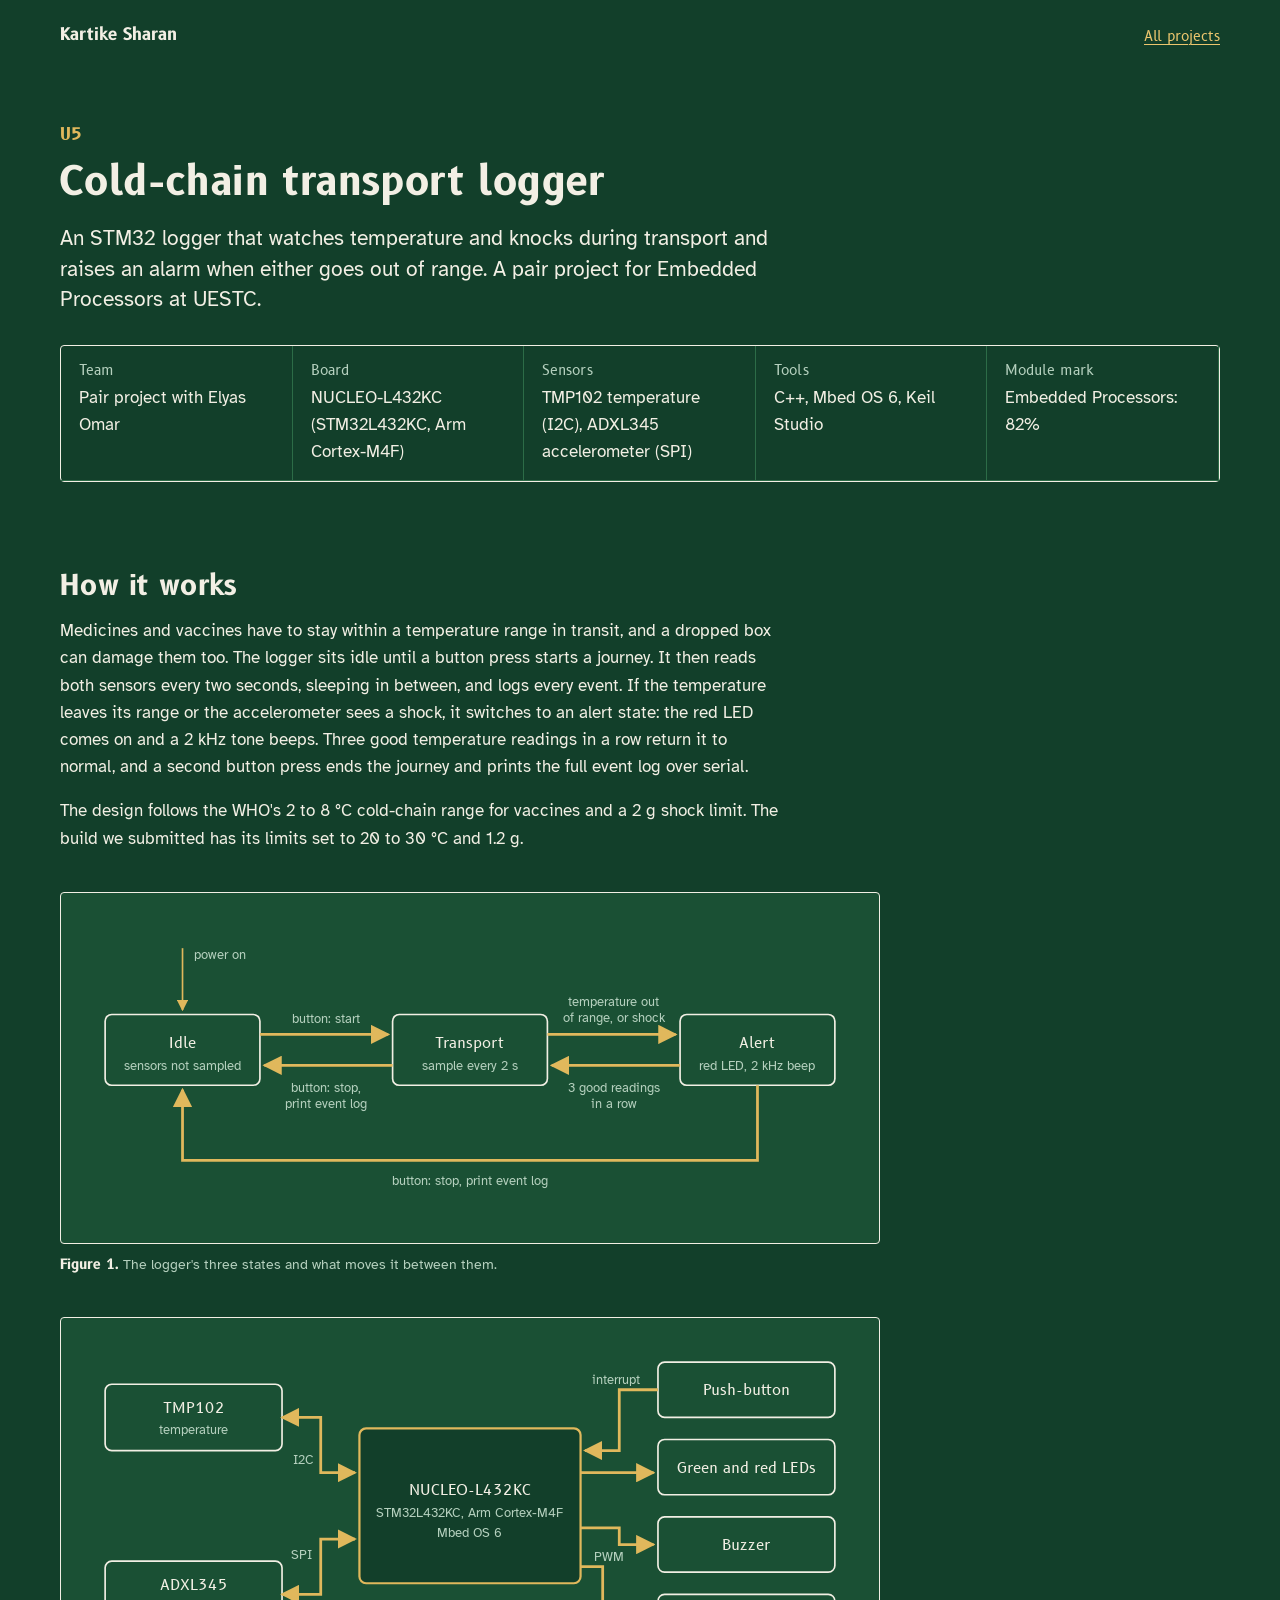
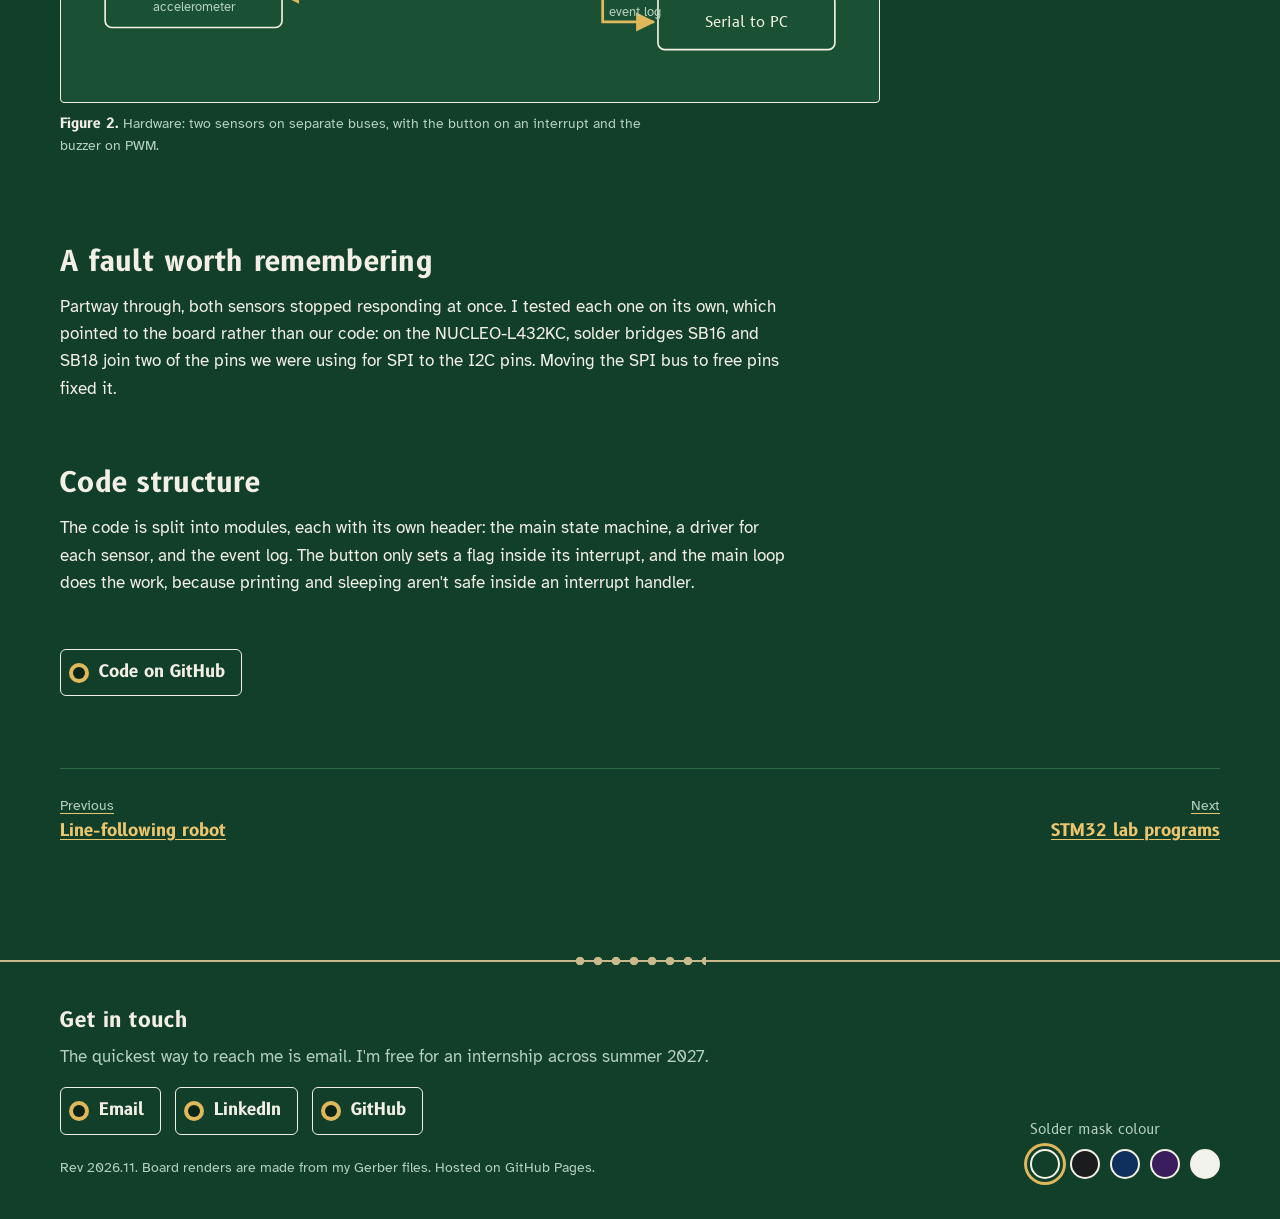
==== projects/cold-chain-logger.html @ c11e2cba "Portfolio site: PCB-themed home page and ten project pages" ====
<!doctype html>
<html lang="en-GB">
<head>
<meta charset="utf-8">
<meta name="viewport" content="width=device-width, initial-scale=1">
<title>Cold-chain transport logger: Kartike Sharan</title>
<meta name="description" content="An STM32 logger that watches temperature and knocks during transport and raises an alarm when either goes out of range. A pair project for Embedded Processors at UESTC.">
<meta name="author" content="Kartike Sharan">
<meta name="theme-color" content="#123f2a">
<link rel="canonical" href="https://kartikesharan.github.io/projects/cold-chain-logger.html">
<meta property="og:type" content="website">
<meta property="og:title" content="Cold-chain transport logger: Kartike Sharan">
<meta property="og:description" content="An STM32 logger that watches temperature and knocks during transport and raises an alarm when either goes out of range. A pair project for Embedded Processors at UESTC.">
<meta property="og:url" content="https://kartikesharan.github.io/projects/cold-chain-logger.html">
<meta property="og:image" content="https://kartikesharan.github.io/assets/img/og.png">
<meta name="twitter:card" content="summary_large_image">
<link rel="icon" href="../favicon.svg" type="image/svg+xml">
<link rel="preload" href="../assets/fonts/b612-latin-700-normal.woff2" as="font" type="font/woff2" crossorigin>
<link rel="preload" href="../assets/fonts/atkinson-hyperlegible-latin-400-normal.woff2" as="font" type="font/woff2" crossorigin>
<link rel="stylesheet" href="../assets/css/site.css">
<script>try{var m=localStorage.getItem('mask');if(m&&m!=='green')document.documentElement.setAttribute('data-mask',m);}catch(e){}</script>
</head>
<body>
<a class="skip" href="#main">Skip to content</a>
<header class="topbar">
  <div class="wrap">
    <a class="home" href="../index.html">Kartike Sharan</a>
    <nav aria-label="Site"><a href="../index.html#projects">All projects</a></nav>
  </div>
</header>
<main id="main" class="wrap">
<div class="doc-head">
  <span class="ref">U5</span>
  <h1>Cold-chain transport logger</h1>
  <p class="summary">An STM32 logger that watches temperature and knocks during transport and raises an alarm when either goes out of range. A pair project for Embedded Processors at UESTC.</p>
  <dl class="facts">
  <div><dt>Team</dt><dd>Pair project with Elyas Omar</dd></div>
  <div><dt>Board</dt><dd>NUCLEO-L432KC (STM32L432KC, Arm Cortex-M4F)</dd></div>
  <div><dt>Sensors</dt><dd>TMP102 temperature (I2C), ADXL345 accelerometer (SPI)</dd></div>
  <div><dt>Tools</dt><dd>C++, Mbed OS 6, Keil Studio</dd></div>
  <div><dt>Module mark</dt><dd>Embedded Processors: 82%</dd></div>
  </dl>
</div>
<article class="doc">

<section>
<h2>How it works</h2>
<div class="prose">
<p>Medicines and vaccines have to stay within a temperature range in transit, and a dropped box can damage them too. The logger sits idle until a button press starts a journey. It then reads both sensors every two seconds, sleeping in between, and logs every event. If the temperature leaves its range or the accelerometer sees a shock, it switches to an alert state: the red LED comes on and a 2 kHz tone beeps. Three good temperature readings in a row return it to normal, and a second button press ends the journey and prints the full event log over serial.</p>
<p>The design follows the WHO's 2 to 8 °C cold-chain range for vaccines and a 2 g shock limit. The build we submitted has its limits set to 20 to 30 °C and 1.2 g.</p>
</div>
<figure class="fig chart">
  <div class="frame"><svg xmlns="http://www.w3.org/2000/svg" viewBox="0 0 700 270" role="img"><title>State diagram of the cold-chain logger: idle, transport and alert</title>
<defs><marker id="ls-arr" viewBox="0 0 10 10" refX="9" refY="5" markerWidth="7" markerHeight="7" orient="auto-start-reverse"><path class="bd-arrow" d="M0,0 L10,5 L0,10 z"/></marker></defs>
<rect class="bd-box" x="20" y="90" width="140" height="64" rx="6"/>
<text class="bd-text" x="90" y="120" text-anchor="middle">Idle</text>
<text class="bd-small" x="90" y="140" text-anchor="middle">sensors not sampled</text>
<rect class="bd-box" x="280" y="90" width="140" height="64" rx="6"/>
<text class="bd-text" x="350" y="120" text-anchor="middle">Transport</text>
<text class="bd-small" x="350" y="140" text-anchor="middle">sample every 2 s</text>
<rect class="bd-box" x="540" y="90" width="140" height="64" rx="6"/>
<text class="bd-text" x="610" y="120" text-anchor="middle">Alert</text>
<text class="bd-small" x="610" y="140" text-anchor="middle">red LED, 2 kHz beep</text>
<path class="bd-line" d="M160,108 H276" marker-end="url(#ls-arr)"/>
<text class="bd-small" x="220" y="98" text-anchor="middle">button: start</text>
<path class="bd-line" d="M280,136 H164" marker-end="url(#ls-arr)"/>
<text class="bd-small" x="220" y="160" text-anchor="middle">button: stop,</text>
<text class="bd-small" x="220" y="175" text-anchor="middle">print event log</text>
<path class="bd-line" d="M420,108 H536" marker-end="url(#ls-arr)"/>
<text class="bd-small" x="480" y="82" text-anchor="middle">temperature out</text>
<text class="bd-small" x="480" y="97" text-anchor="middle">of range, or shock</text>
<path class="bd-line" d="M540,136 H424" marker-end="url(#ls-arr)"/>
<text class="bd-small" x="480" y="160" text-anchor="middle">3 good readings</text>
<text class="bd-small" x="480" y="175" text-anchor="middle">in a row</text>
<path class="bd-line" d="M610,154 V222 H90 V158" marker-end="url(#ls-arr)"/>
<text class="bd-small" x="350" y="244" text-anchor="middle">button: stop, print event log</text>
<path class="bd-line thin" d="M90,30 V86" marker-end="url(#ls-arr)"/>
<text class="bd-small" x="100" y="40">power on</text>
</svg></div>
  <figcaption><b>Figure 1.</b> The logger's three states and what moves it between them.</figcaption>
</figure>
<figure class="fig chart">
  <div class="frame"><svg xmlns="http://www.w3.org/2000/svg" viewBox="0 0 700 300" role="img"><title>Block diagram of the cold-chain logger hardware</title>
<defs><marker id="lb-arr" viewBox="0 0 10 10" refX="9" refY="5" markerWidth="7" markerHeight="7" orient="auto-start-reverse"><path class="bd-arrow" d="M0,0 L10,5 L0,10 z"/></marker></defs>
<rect class="bd-chip" x="250" y="80" width="200" height="140" rx="6"/>
<text class="bd-text" x="350" y="140" text-anchor="middle">NUCLEO-L432KC</text>
<text class="bd-small" x="350" y="160" text-anchor="middle">STM32L432KC, Arm Cortex-M4F</text>
<text class="bd-small" x="350" y="178" text-anchor="middle">Mbed OS 6</text>
<rect class="bd-box" x="20" y="40" width="160" height="60" rx="6"/>
<text class="bd-text" x="100" y="66" text-anchor="middle">TMP102</text>
<text class="bd-small" x="100" y="85" text-anchor="middle">temperature</text>
<rect class="bd-box" x="20" y="200" width="160" height="60" rx="6"/>
<text class="bd-text" x="100" y="226" text-anchor="middle">ADXL345</text>
<text class="bd-small" x="100" y="245" text-anchor="middle">accelerometer</text>
<path class="bd-line" d="M180,70 H215 V120 H246" marker-start="url(#lb-arr)" marker-end="url(#lb-arr)"/>
<text class="bd-small" x="190" y="112">I2C</text>
<path class="bd-line" d="M180,230 H215 V180 H246" marker-start="url(#lb-arr)" marker-end="url(#lb-arr)"/>
<text class="bd-small" x="188" y="198">SPI</text>
<rect class="bd-box" x="520" y="20" width="160" height="50" rx="6"/>
<text class="bd-text" x="600" y="50" text-anchor="middle">Push-button</text>
<rect class="bd-box" x="520" y="90" width="160" height="50" rx="6"/>
<text class="bd-text" x="600" y="120" text-anchor="middle">Green and red LEDs</text>
<rect class="bd-box" x="520" y="160" width="160" height="50" rx="6"/>
<text class="bd-text" x="600" y="190" text-anchor="middle">Buzzer</text>
<rect class="bd-box" x="520" y="230" width="160" height="50" rx="6"/>
<text class="bd-text" x="600" y="260" text-anchor="middle">Serial to PC</text>
<path class="bd-line" d="M520,45 H485 V100 H454" marker-end="url(#lb-arr)"/>
<text class="bd-small" x="460" y="40">interrupt</text>
<path class="bd-line" d="M450,120 H516" marker-end="url(#lb-arr)"/>
<path class="bd-line" d="M450,170 H485 V185 H516" marker-end="url(#lb-arr)"/>
<text class="bd-small" x="462" y="200">PWM</text>
<path class="bd-line" d="M450,205 H470 V255 H516" marker-end="url(#lb-arr)"/>
<text class="bd-small" x="476" y="250">event log</text>
</svg></div>
  <figcaption><b>Figure 2.</b> Hardware: two sensors on separate buses, with the button on an interrupt and the buzzer on PWM.</figcaption>
</figure>
</section>

<section>
<h2>A fault worth remembering</h2>
<div class="prose">
<p>Partway through, both sensors stopped responding at once. I tested each one on its own, which pointed to the board rather than our code: on the NUCLEO-L432KC, solder bridges SB16 and SB18 join two of the pins we were using for SPI to the I2C pins. Moving the SPI bus to free pins fixed it.</p>
</div>
</section>

<section>
<h2>Code structure</h2>
<div class="prose">
<p>The code is split into modules, each with its own header: the main state machine, a driver for each sensor, and the event log. The button only sets a flag inside its interrupt, and the main loop does the work, because printing and sleeping aren't safe inside an interrupt handler.</p>
</div>
</section>

<div class="links">
  <a class="pad-link" href="https://github.com/KartikeSharan/engineering-projects/tree/main/stm32-embedded/cold-chain-logger">Code on GitHub</a>
</div>
</article>
<nav class="pager" aria-label="More projects"><a href="line-following-robot.html" rel="prev"><span>Previous</span>Line-following robot</a><a href="stm32-labs.html" rel="next" style="text-align:right"><span>Next</span>STM32 lab programs</a></nav>
</main>
<footer class="foot">
  <div class="wrap">
    <div>
      <h2>Get in touch</h2>
      <p class="muted">The quickest way to reach me is email. I'm free for an internship across summer 2027.</p>
      <div class="connector">
  
  <a class="pad-link" href="mailto:&#75;&#97;&#114;&#116;&#105;&#107;&#101;&#83;&#104;&#97;&#114;&#97;&#110;&#48;&#55;&#64;&#103;&#109;&#97;&#105;&#108;&#46;&#99;&#111;&#109;">Email</a>
  <a class="pad-link" href="https://www.linkedin.com/in/kartike-sharan/" rel="me">LinkedIn</a>
  <a class="pad-link" href="https://github.com/KartikeSharan" rel="me">GitHub</a>
</div>
      <small>Rev 2026.11. Board renders are made from my Gerber files. Hosted on GitHub Pages.</small>
    </div>
    <fieldset class="mask-picker">
      <legend>Solder mask colour</legend>
      <div class="swatches">
      <button type="button" data-mask="green" style="--sw:#123f2a" aria-pressed="true"><span class="label">Green</span></button>
      <button type="button" data-mask="black" style="--sw:#1b1c1e" aria-pressed="false"><span class="label">Matte black</span></button>
      <button type="button" data-mask="blue" style="--sw:#0f2f5c" aria-pressed="false"><span class="label">Blue</span></button>
      <button type="button" data-mask="purple" style="--sw:#3a1d5c" aria-pressed="false"><span class="label">Purple</span></button>
      <button type="button" data-mask="white" style="--sw:#f3f3ee" aria-pressed="false"><span class="label">White</span></button>
      </div>
    </fieldset>
  </div>
</footer>
<script src="../assets/js/site.js" defer></script>
</body>
</html>
---- assets/css/site.css ----
/* Kartike Sharan: portfolio
   The page is styled as a printed circuit board: solder mask for the
   background, copper pour under the mask for panels, gold pads and
   white silkscreen. The solder mask colour can be changed in the footer. */

@font-face { font-family: "B612"; src: url("../fonts/b612-latin-400-normal.woff2") format("woff2"); font-weight: 400; font-display: swap; }
@font-face { font-family: "B612"; src: url("../fonts/b612-latin-700-normal.woff2") format("woff2"); font-weight: 700; font-display: swap; }
@font-face { font-family: "B612 Mono"; src: url("../fonts/b612-mono-latin-400-normal.woff2") format("woff2"); font-weight: 400; font-display: swap; }
@font-face { font-family: "B612 Mono"; src: url("../fonts/b612-mono-latin-700-normal.woff2") format("woff2"); font-weight: 700; font-display: swap; }
@font-face { font-family: "Atkinson Hyperlegible"; src: url("../fonts/atkinson-hyperlegible-latin-400-normal.woff2") format("woff2"); font-weight: 400; font-display: swap; }
@font-face { font-family: "Atkinson Hyperlegible"; src: url("../fonts/atkinson-hyperlegible-latin-700-normal.woff2") format("woff2"); font-weight: 700; font-display: swap; }
@font-face { font-family: "Atkinson Hyperlegible"; src: url("../fonts/atkinson-hyperlegible-latin-400-italic.woff2") format("woff2"); font-weight: 400; font-style: italic; font-display: swap; }

/* ---------- Tokens: green solder mask (default) ---------- */
:root {
  --mask: #123f2a;      /* solder mask over bare laminate */
  --pour: #1a5034;      /* solder mask over a copper pour: slightly lighter */
  --trace: #2c6c47;     /* copper traces seen through the mask */
  --trace-hi: #a6dcb6;  /* second data series, highlighted traces */
  --pad: #e0b85c;       /* exposed ENIG pads */
  --link: #ecc66e;      /* link text */
  --silk: #f2efe4;      /* silkscreen ink: headings and body text */
  --muted: #b5d0be;     /* secondary text */
  --edge: #c9ba8d;      /* FR4 board edge */
  --hole: #0a2417;      /* drilled holes */
  --grid: rgba(242, 239, 228, 0.14);
  --led: #ff5b4b;
  --accent-text: var(--pad);  /* gold used for text; darker on a white mask */

  --font-silk: "B612", "Segoe UI", system-ui, sans-serif;
  --font-mono: "B612 Mono", ui-monospace, "SFMono-Regular", Menlo, monospace;
  --font-body: "Atkinson Hyperlegible", "Segoe UI", system-ui, sans-serif;

  --step--1: 0.875rem;
  --step-0: 1.0625rem;
  --step-1: 1.3125rem;
  --step-2: 1.75rem;
  --step-3: 2.5rem;
  --measure: 66ch;
  --page: 1160px;
  --gutter: clamp(16px, 4vw, 40px);
  color-scheme: dark;
}

/* Other solder mask colours a fab would offer */
:root[data-mask="black"] {
  --mask: #1b1c1e; --pour: #26282b; --trace: #3a3d42; --trace-hi: #cfd2d8;
  --pad: #e2bb60; --link: #ecc870; --silk: #f2f2ee; --muted: #babec5;
  --hole: #0b0b0c; --grid: rgba(242, 242, 238, 0.13);
}
:root[data-mask="blue"] {
  --mask: #0f2f5c; --pour: #163c70; --trace: #25518b; --trace-hi: #bcd1f1;
  --pad: #e4bd62; --link: #f0ca71; --silk: #f4f4ef; --muted: #bfcde7;
  --hole: #081a33; --grid: rgba(244, 244, 239, 0.14);
}
:root[data-mask="purple"] {
  --mask: #3a1d5c; --pour: #47276d; --trace: #5c3986; --trace-hi: #ddcbf3;
  --pad: #e6c065; --link: #f2cd74; --silk: #f7f3fb; --muted: #d6c8ea;
  --hole: #200e35; --grid: rgba(247, 243, 251, 0.14);
}
:root[data-mask="white"] {
  --mask: #f3f3ee; --pour: #e6e6de; --trace: #d2d2c8; --trace-hi: #55554d;
  --pad: #c9a24a; --link: #7a580c; --silk: #1a1a1a; --muted: #4b4b46;
  --edge: #bfae7c; --hole: #2b2b2b; --grid: rgba(26, 26, 26, 0.12);
  --accent-text: #7a580c;
  color-scheme: light;
}

/* ---------- Base ---------- */
*, *::before, *::after { box-sizing: border-box; }
html { -webkit-text-size-adjust: 100%; text-size-adjust: 100%; }
body {
  margin: 0;
  background: var(--mask);
  color: var(--silk);
  font-family: var(--font-body);
  font-size: var(--step-0);
  line-height: 1.6;
  transition: background-color 0.25s ease, color 0.25s ease;
}
img, svg { max-width: 100%; }
img { height: auto; display: block; }
a { color: var(--link); text-underline-offset: 0.18em; text-decoration-thickness: 1px; }
a:hover { text-decoration-thickness: 2px; }
:focus-visible { outline: 3px solid var(--pad); outline-offset: 3px; border-radius: 2px; }
::selection { background: var(--pad); color: var(--hole); }

h1, h2, h3 { font-family: var(--font-silk); font-weight: 700; line-height: 1.2; margin: 0; letter-spacing: 0.01em; }
h2 { font-size: var(--step-2); }
h3 { font-size: var(--step-1); }
p { margin: 0 0 1em; }
ul { margin: 0 0 1em; padding-left: 1.2em; }
li { margin-bottom: 0.4em; }
li::marker { color: var(--accent-text); }
strong { font-weight: 700; }

.skip {
  position: absolute; left: 8px; top: -60px; z-index: 10;
  background: var(--pad); color: var(--hole); padding: 8px 14px; font-weight: 700;
}
.skip:focus { top: 8px; }

.wrap { width: min(var(--page), 100% - 2 * var(--gutter)); margin-inline: auto; }
.prose { max-width: var(--measure); }
.muted { color: var(--muted); }
.ref { font-family: var(--font-mono); font-weight: 700; color: var(--silk); }

/* ---------- The board (home page) ---------- */
.board {
  position: relative;
  margin: clamp(16px, 3vw, 36px) auto 0;
  width: min(var(--page) + 80px, 100% - 16px);
  padding: clamp(28px, 5vw, 64px) clamp(20px, 4vw, 56px) clamp(36px, 5vw, 64px);
  border: 2px solid var(--edge);
  border-radius: 22px;
}
/* mounting holes in the four corners */
.hole {
  position: absolute; width: 26px; height: 26px; border-radius: 50%;
  background: var(--hole);
  box-shadow: 0 0 0 5px var(--pad);
}
.hole.tl { top: 18px; left: 18px; }
.hole.tr { top: 18px; right: 18px; }
.hole.bl { bottom: 18px; left: 18px; }
.hole.br { bottom: 18px; right: 18px; }

/* fiducial marks for pick-and-place cameras */
.fid {
  position: absolute; width: 10px; height: 10px; border-radius: 50%;
  background: var(--pad); box-shadow: 0 0 0 7px var(--mask), 0 0 0 8px var(--trace);
}
.fid.a { top: 46%; right: 20px; }
.fid.b { bottom: 20px; left: 50%; }

.titleblock { position: relative; z-index: 2; display: grid; gap: 22px; grid-template-columns: 1fr auto; align-items: start; }
.titleblock h1 {
  font-size: clamp(2.6rem, 7.2vw, 5.4rem);
  line-height: 1;
  letter-spacing: -0.01em;
  margin: 10px 0 18px;
}
.intro { font-size: clamp(1.0625rem, 1.6vw, 1.25rem); max-width: 40em; margin: 0 0 10px; }
.intro + .intro { color: var(--muted); }

.status { display: grid; justify-items: end; gap: 12px; text-align: right; font-family: var(--font-silk); color: var(--silk); font-size: var(--step--1); }
.led { display: inline-flex; align-items: center; gap: 10px; }
.led i {
  width: 14px; height: 9px; border-radius: 2px; display: inline-block;
  background: color-mix(in srgb, var(--led) 30%, var(--mask));
  box-shadow: 0 0 0 2px var(--trace);
  transition: background-color 0.3s ease, box-shadow 0.3s ease;
}
.led.on i { background: var(--led); box-shadow: 0 0 0 2px var(--trace), 0 0 14px 3px color-mix(in srgb, var(--led) 70%, transparent); }

/* J1: the contact connector, one pad per link */
.connector { position: relative; z-index: 2; display: flex; flex-wrap: wrap; align-items: center; gap: 14px; margin-top: 26px; }
.connector .ref { margin-right: 4px; }
.pad-link {
  display: inline-flex; align-items: center; gap: 10px;
  padding: 9px 16px 9px 12px;
  border: 1.5px solid var(--silk);
  border-radius: 6px;
  color: var(--silk); text-decoration: none; font-family: var(--font-silk); font-weight: 700;
  background: var(--mask);
}
.pad-link::before {
  content: ""; width: 12px; height: 12px; border-radius: 50%;
  background: var(--hole); box-shadow: 0 0 0 4px var(--pad);
  margin-right: 4px;
}
.pad-link:hover { border-color: var(--accent-text); color: var(--accent-text); }

/* Traces: drawn by site.js between the title block and each component */
.traces { position: absolute; inset: 0; width: 100%; height: 100%; z-index: 1; pointer-events: none; overflow: visible; }
.traces path { fill: none; stroke: var(--trace); stroke-width: 4; stroke-linecap: round; stroke-linejoin: round; transition: stroke 0.2s ease; }
.traces circle.via { fill: var(--hole); stroke: var(--pad); stroke-width: 3; }
.traces path.hot { stroke: var(--pad); }
.traces.drawing path { stroke-dasharray: var(--len); stroke-dashoffset: var(--len); animation: draw 0.9s ease-out forwards; animation-delay: var(--delay, 0s); }
.traces.drawing circle.via { opacity: 0; animation: appear 0.2s ease-out forwards; animation-delay: var(--delay, 0s); }
@keyframes draw { to { stroke-dashoffset: 0; } }
@keyframes appear { to { opacity: 1; } }

/* Components: the featured projects, drawn as footprints */
.parts { position: relative; z-index: 2; display: grid; gap: clamp(40px, 5vw, 64px) clamp(28px, 4vw, 56px); grid-template-columns: repeat(6, 1fr); margin-top: clamp(56px, 7vw, 90px); }
.part { grid-column: span 2; }
.part.big { grid-column: span 3; }

.fp {
  position: relative; display: block; height: 100%;
  padding: 0 0 18px;
  color: var(--silk); text-decoration: none;
  border: 1.5px solid var(--silk);
  border-radius: 4px;
  background: var(--pour);
}
/* pads along both sides of the outline */
.fp::before, .fp::after {
  content: ""; position: absolute; top: 22px; bottom: 22px; width: 10px;
  background: repeating-linear-gradient(to bottom, var(--pad) 0 7px, transparent 7px 17px);
}
.fp::before { left: -16px; }
.fp::after { right: -16px; }
.fp .desig {
  position: absolute; top: -1.6em; left: 0;
  font-family: var(--font-mono); font-weight: 700; font-size: var(--step--1); color: var(--silk);
}
.fp .pin1 { position: absolute; z-index: 1; top: 10px; left: 10px; width: 8px; height: 8px; border-radius: 50%; background: var(--silk); box-shadow: 0 0 0 2px var(--mask); }
.fp figure { position: relative; margin: 0; aspect-ratio: 16 / 10; display: grid; place-items: center; overflow: hidden; border-bottom: 1.5px solid var(--silk); background: var(--mask); }
.fp figure > img { position: absolute; inset: 0; width: 100%; height: 100%; object-fit: cover; }
.fp figure > svg { width: 100%; height: 100%; padding: 14px; }
.fp .body { padding: 16px 20px 0; }
.fp h3 { margin-bottom: 8px; }
.fp p { margin: 0 0 10px; }
.fp .tools { font-size: var(--step--1); color: var(--muted); margin: 0; }
.fp .state { display: inline-block; margin-top: 10px; font-size: var(--step--1); font-family: var(--font-silk); color: var(--accent-text); }
.fp:hover, .fp:focus-visible { border-color: var(--accent-text); }
.fp:hover h3, .fp:focus-visible h3 { color: var(--accent-text); }

/* ---------- Sections below the board ---------- */
.section { padding-block: clamp(56px, 8vw, 104px) 0; }
.section > .wrap > h2 { margin-bottom: 10px; }
.section .lede { color: var(--muted); max-width: var(--measure); margin-bottom: 34px; }

/* More projects: listed like passives in a BOM, one row each */
.rows { list-style: none; margin: 0; padding: 0; border-top: 1.5px solid var(--trace); }
.rows li { margin: 0; border-bottom: 1.5px solid var(--trace); }
.row { display: grid; grid-template-columns: 4.5rem minmax(0, 15rem) minmax(0, 1fr) auto; gap: 8px 24px; align-items: baseline; padding: 18px 4px; }
.row .ref { color: var(--muted); }
.row h3 { font-size: var(--step-0); }
.row h3 a { color: var(--silk); text-decoration: none; }
.row h3 a:hover { color: var(--accent-text); text-decoration: underline; }
.row p { margin: 0; }
.row .go { white-space: nowrap; font-size: var(--step--1); }

/* Experience: a single trace with a via at each role, newest first */
.timeline { list-style: none; margin: 0; padding: 0 0 0 34px; position: relative; max-width: 54rem; }
.timeline::before { content: ""; position: absolute; left: 9px; top: 8px; bottom: 8px; width: 4px; background: var(--trace); border-radius: 2px; }
.timeline > li { position: relative; margin: 0 0 40px; }
.timeline > li::before {
  content: ""; position: absolute; left: -33px; top: 6px; width: 16px; height: 16px; border-radius: 50%;
  background: var(--hole); box-shadow: 0 0 0 4px var(--pad);
}
.role-head { display: flex; flex-wrap: wrap; justify-content: space-between; gap: 2px 18px; align-items: baseline; }
.role-head .when { font-family: var(--font-silk); font-size: var(--step--1); color: var(--muted); }
.timeline .org { margin: 2px 0 10px; color: var(--muted); }
.timeline ul { margin-top: 8px; }

/* Skills, laid out as a bill of materials */
.bom { width: 100%; border-collapse: collapse; font-size: var(--step-0); }
.bom caption { text-align: left; color: var(--muted); padding-bottom: 14px; }
.bom th, .bom td { text-align: left; vertical-align: top; padding: 12px 16px 12px 0; border-bottom: 1.5px solid var(--trace); }
.bom thead th { font-family: var(--font-silk); font-size: var(--step--1); color: var(--muted); font-weight: 400; border-bottom-color: var(--silk); }
.bom td:first-child { font-family: var(--font-mono); color: var(--muted); width: 3.5rem; }
.bom td:nth-child(2) { font-weight: 700; width: 34%; }

.edu { display: grid; grid-template-columns: repeat(auto-fit, minmax(300px, 1fr)); gap: 32px 48px; max-width: 64rem; }
.edu h3 { margin-bottom: 4px; }
.edu p { margin: 0 0 6px; }

/* ---------- Footer: the board's bottom edge, with break-away tabs ---------- */
.foot { margin-top: clamp(72px, 9vw, 120px); padding: 46px 0 40px; position: relative; border-top: 2px solid var(--edge); }
.foot::before {
  content: ""; position: absolute; top: -7px; left: 50%; transform: translateX(-50%);
  width: 132px; height: 12px;
  background: radial-gradient(circle at 6px 6px, var(--edge) 0 4px, transparent 4.5px) 0 0 / 18px 12px repeat-x;
}
.foot .wrap { display: grid; gap: 28px; grid-template-columns: 1fr auto; align-items: end; }
.foot h2 { font-size: var(--step-1); margin-bottom: 10px; }
.foot .connector { margin-top: 6px; }
.foot small { display: block; margin-top: 22px; color: var(--muted); font-size: var(--step--1); }

.mask-picker { border: 0; margin: 0; padding: 0; }
.mask-picker legend { font-family: var(--font-silk); font-size: var(--step--1); color: var(--muted); margin-bottom: 8px; padding: 0; }
.mask-picker .swatches { display: flex; gap: 10px; }
.mask-picker button {
  width: 30px; height: 30px; border-radius: 50%; cursor: pointer; padding: 0;
  border: 2px solid var(--silk); background: var(--sw);
}
.mask-picker button[aria-pressed="true"] { box-shadow: 0 0 0 3px var(--mask), 0 0 0 6px var(--pad); }
.mask-picker .label { position: absolute; width: 1px; height: 1px; overflow: hidden; clip: rect(0 0 0 0); white-space: nowrap; }

/* ---------- Project pages ---------- */
.topbar { padding-top: 22px; }
.topbar .wrap { display: flex; justify-content: space-between; align-items: center; gap: 16px; flex-wrap: wrap; }
.topbar .home { font-family: var(--font-silk); font-weight: 700; color: var(--silk); text-decoration: none; font-size: var(--step-0); }
.topbar .home:hover { color: var(--accent-text); }
.topbar nav a { font-family: var(--font-silk); font-size: var(--step--1); }

.doc-head { padding-top: clamp(40px, 6vw, 72px); }
.doc-head .ref { display: inline-block; font-size: var(--step-0); color: var(--accent-text); margin-bottom: 10px; }
.doc-head h1 { font-size: clamp(2.1rem, 5vw, var(--step-3)); margin-bottom: 16px; }
.doc-head .summary { font-size: var(--step-1); line-height: 1.45; max-width: 36em; margin-bottom: 30px; }

/* Key facts, like a datasheet's ordering table */
.facts { display: grid; grid-template-columns: repeat(auto-fit, minmax(220px, 1fr)); gap: 0; border: 1.5px solid var(--silk); border-radius: 4px; margin: 0 0 40px; }
.facts div { padding: 14px 18px; border-right: 1.5px solid var(--trace); border-bottom: 1.5px solid var(--trace); }
.facts dt { font-family: var(--font-silk); font-size: var(--step--1); color: var(--muted); }
.facts dd { margin: 2px 0 0; }

.doc { display: grid; gap: 0 56px; grid-template-columns: minmax(0, 1fr); }
.doc section { margin-top: 48px; }
.doc h2 { font-size: var(--step-2); margin-bottom: 14px; }
.doc h3 { margin: 26px 0 10px; }

.fig { margin: 40px 0; }
.fig .frame { border: 1.5px solid var(--silk); border-radius: 4px; background: var(--pour); padding: clamp(10px, 2vw, 22px); }
.fig .frame.paper { background: #fbfbf8; }
.fig .frame img, .fig .frame svg { margin-inline: auto; }
.fig .frame.scroll { overflow-x: auto; }
.fig .frame.scroll svg { min-width: 760px; }
.fig figcaption { margin-top: 10px; color: var(--muted); font-size: var(--step--1); max-width: var(--measure); }
.fig figcaption b { color: var(--silk); font-family: var(--font-silk); font-weight: 700; }
.fig.narrow .frame { max-width: 640px; }
.fig.chart .frame { max-width: 820px; }
.fig-pair { display: grid; grid-template-columns: repeat(auto-fit, minmax(280px, 1fr)); gap: 24px; }
.fig-pair .fig { margin: 0; }

.note { border-left: 4px solid var(--pad); padding: 4px 0 4px 18px; margin: 28px 0; max-width: var(--measure); }
.note p:last-child { margin-bottom: 0; }

.table-wrap { overflow-x: auto; margin: 20px 0 28px; }
.data { border-collapse: collapse; min-width: 520px; }
.data th, .data td { text-align: left; padding: 10px 18px 10px 0; border-bottom: 1.5px solid var(--trace); vertical-align: top; }
.data thead th { font-family: var(--font-silk); font-size: var(--step--1); color: var(--muted); font-weight: 400; border-bottom-color: var(--silk); }
.data td.yes { color: var(--accent-text); font-weight: 700; }

.links { display: flex; flex-wrap: wrap; gap: 14px; margin: 36px 0 0; }

.pager { display: flex; justify-content: space-between; gap: 18px; flex-wrap: wrap; margin-top: 72px; padding-top: 26px; border-top: 1.5px solid var(--trace); }
.pager a { font-family: var(--font-silk); font-weight: 700; }
.pager span { display: block; font-family: var(--font-body); font-weight: 400; color: var(--muted); font-size: var(--step--1); }

/* Copper layer viewer (flight controller page) */
.layers { display: grid; grid-template-columns: minmax(0, 1fr) 15rem; gap: 24px; align-items: start; }
.stack { position: relative; aspect-ratio: 1200 / 1339; background: var(--mask); border: 2px solid var(--edge); border-radius: 6px; overflow: hidden; }
.stack .layer {
  position: absolute; inset: 0;
  -webkit-mask: var(--src) center / contain no-repeat; mask: var(--src) center / contain no-repeat;
  background: var(--pad); opacity: 0.07; transition: opacity 0.2s ease;
}
.stack .layer.silk { background: var(--silk); }
.stack .layer.on { opacity: 1; }
.stack .layer.dim { opacity: 0.18; }
.layer-btns { display: grid; gap: 8px; }
.layer-btns button {
  display: grid; grid-template-columns: 2.4rem 1fr; gap: 10px; align-items: baseline; text-align: left;
  padding: 10px 12px; border-radius: 4px; cursor: pointer;
  border: 1.5px solid var(--trace); background: var(--pour); color: var(--silk);
  font: inherit; font-size: var(--step--1);
}
.layer-btns button .ref { color: var(--muted); }
.layer-btns button[aria-pressed="true"] { border-color: var(--accent-text); }
.layer-btns button[aria-pressed="true"] .ref { color: var(--accent-text); }
.layer-btns p { margin: 6px 0 0; font-size: var(--step--1); color: var(--muted); }

/* Block and state diagrams drawn in SVG */
.bd-box { fill: var(--pour); stroke: var(--silk); stroke-width: 1.5; }
.bd-chip { fill: var(--mask); stroke: var(--pad); stroke-width: 2; }
.bd-line { fill: none; stroke: var(--pad); stroke-width: 2.5; }
.bd-line.thin { stroke-width: 1.5; }
.bd-text { fill: var(--silk); font-family: var(--font-silk); font-size: 14px; }
.bd-small { fill: var(--muted); font-family: var(--font-body); font-size: 12px; }
.bd-arrow { fill: var(--pad); }

/* Timing diagram */
.wave { font-family: var(--font-mono); }
.wave .wv-grid { stroke: var(--grid); stroke-width: 1; }
.wave .wv-clk { fill: none; stroke: var(--trace-hi); stroke-width: 1.2; }
.wave .wv-bus { fill: color-mix(in srgb, var(--pad) 12%, transparent); stroke: var(--pad); stroke-width: 1.2; }
.wave .wv-name { fill: var(--silk); font-size: 12px; font-weight: 700; }
.wave .wv-val { fill: var(--silk); font-size: 9.5px; }
.wave .wv-axis { fill: var(--muted); font-size: 10px; }

/* ---------- Motion preferences ---------- */
@media (prefers-reduced-motion: reduce) {
  *, *::before, *::after { transition: none !important; animation: none !important; }
  .traces.drawing path { stroke-dasharray: none; stroke-dashoffset: 0; }
  .traces.drawing circle.via { opacity: 1; }
}

/* ---------- Narrower screens ---------- */
@media (max-width: 960px) {
  .parts { grid-template-columns: repeat(2, 1fr); }
  .part, .part.big { grid-column: span 1; }
  .part.big:first-child { grid-column: span 2; }
  .layers { grid-template-columns: 1fr; }
  .layer-btns { grid-template-columns: repeat(auto-fill, minmax(150px, 1fr)); }
}
@media (max-width: 720px) {
  .titleblock { grid-template-columns: 1fr; gap: 6px; }
  .status { order: -1; justify-items: start; text-align: left; grid-auto-flow: column; justify-content: start; gap: 18px; margin-top: 18px; }
  .parts { grid-template-columns: 1fr; padding-left: 26px; }
  .part.big:first-child { grid-column: span 1; }
  .fp::before { left: -14px; }
  .fp::after { display: none; }
  .row { grid-template-columns: 3.4rem 1fr; }
  .row p, .row .go { grid-column: 2; }
  .foot .wrap { grid-template-columns: 1fr; }
  .hole { width: 18px; height: 18px; box-shadow: 0 0 0 4px var(--pad); }
  .hole.tl, .hole.tr { top: 12px; }
  .hole.bl, .hole.br { bottom: 12px; }
  .hole.tl, .hole.bl { left: 12px; }
  .hole.tr, .hole.br { right: 12px; }
  .fid { display: none; }
  .bom td:nth-child(2) { width: auto; }
}
@media (max-width: 480px) {
  .bom thead { display: none; }
  .bom tr { display: grid; grid-template-columns: 2.6rem 1fr; padding: 10px 0; border-bottom: 1.5px solid var(--trace); }
  .bom td { border: 0; padding: 2px 8px 2px 0; }
  .bom td:last-child { grid-column: 2; color: var(--muted); }
}
@media print {
  :root { --mask: #fff; --pour: #fff; --silk: #000; --muted: #333; --link: #000; --trace: #bbb; --pad: #000; }
  .traces, .hole, .fid, .mask-picker, .skip { display: none; }
}
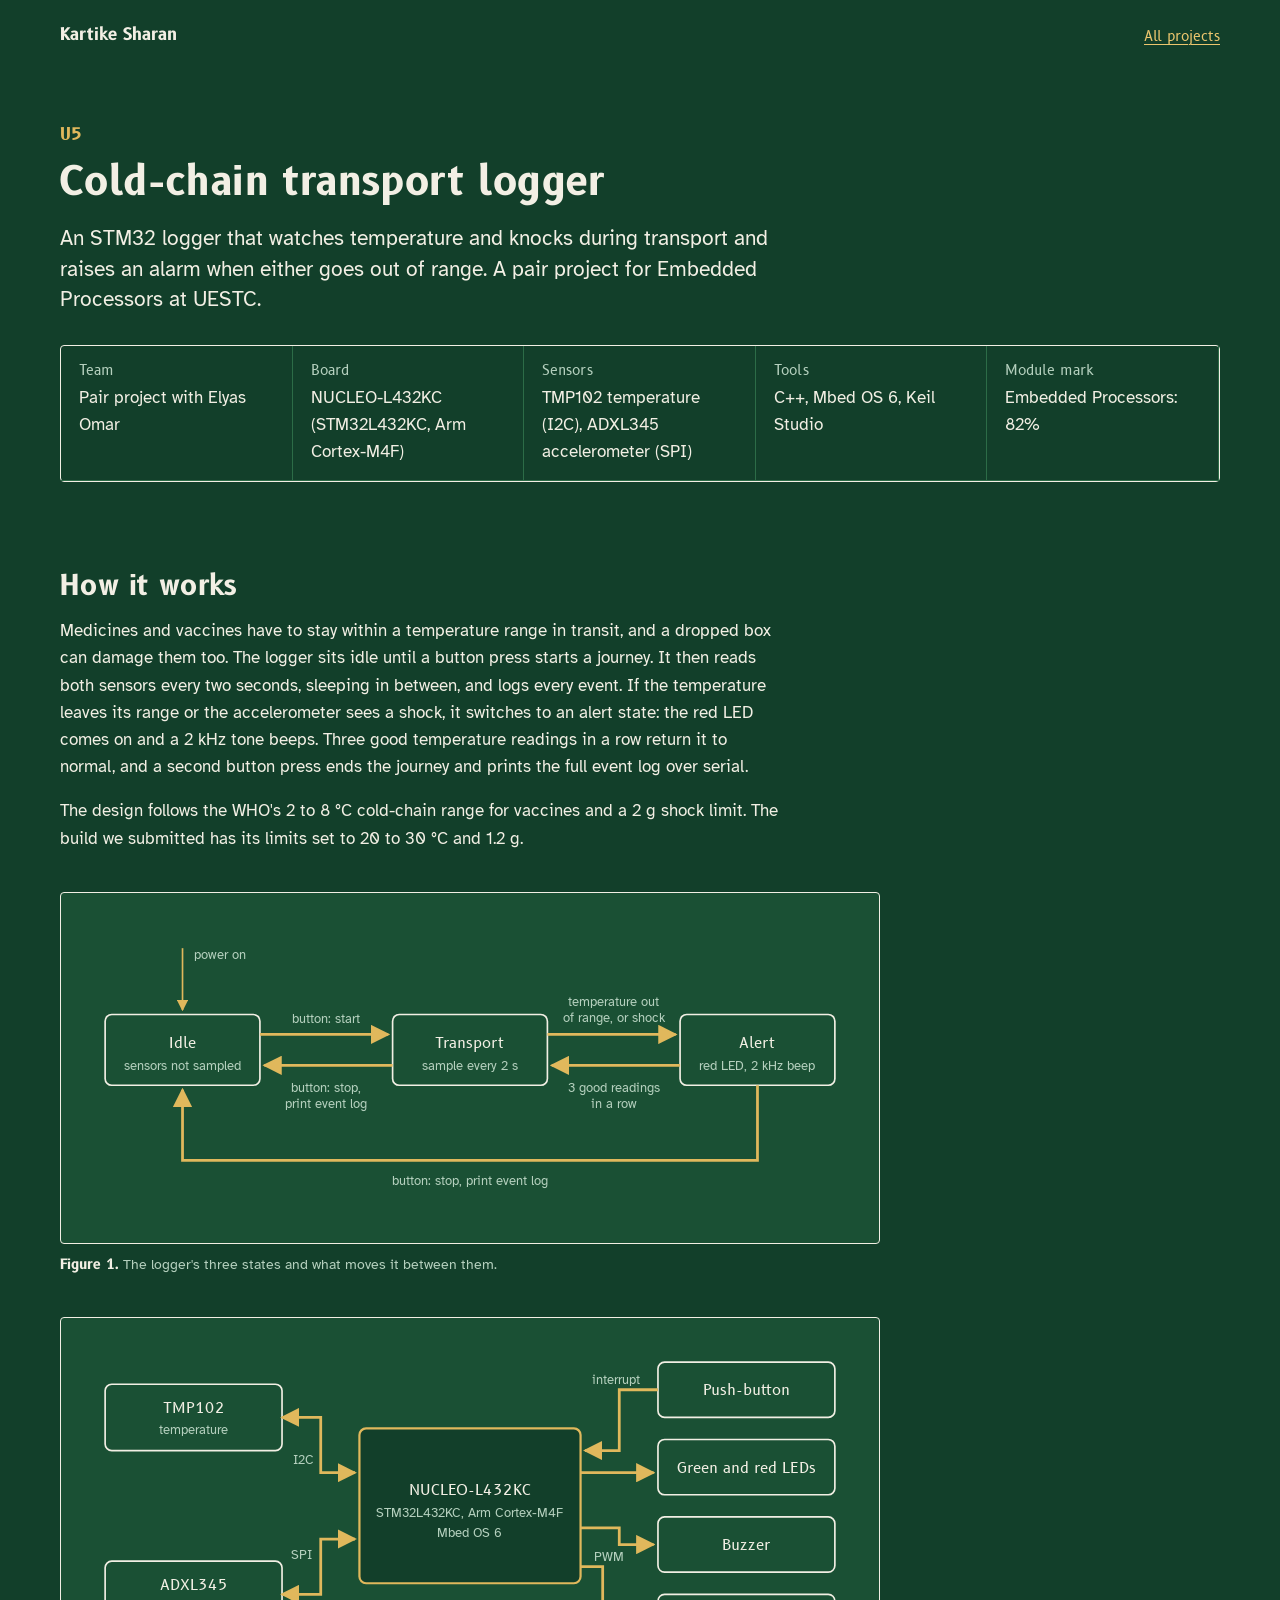
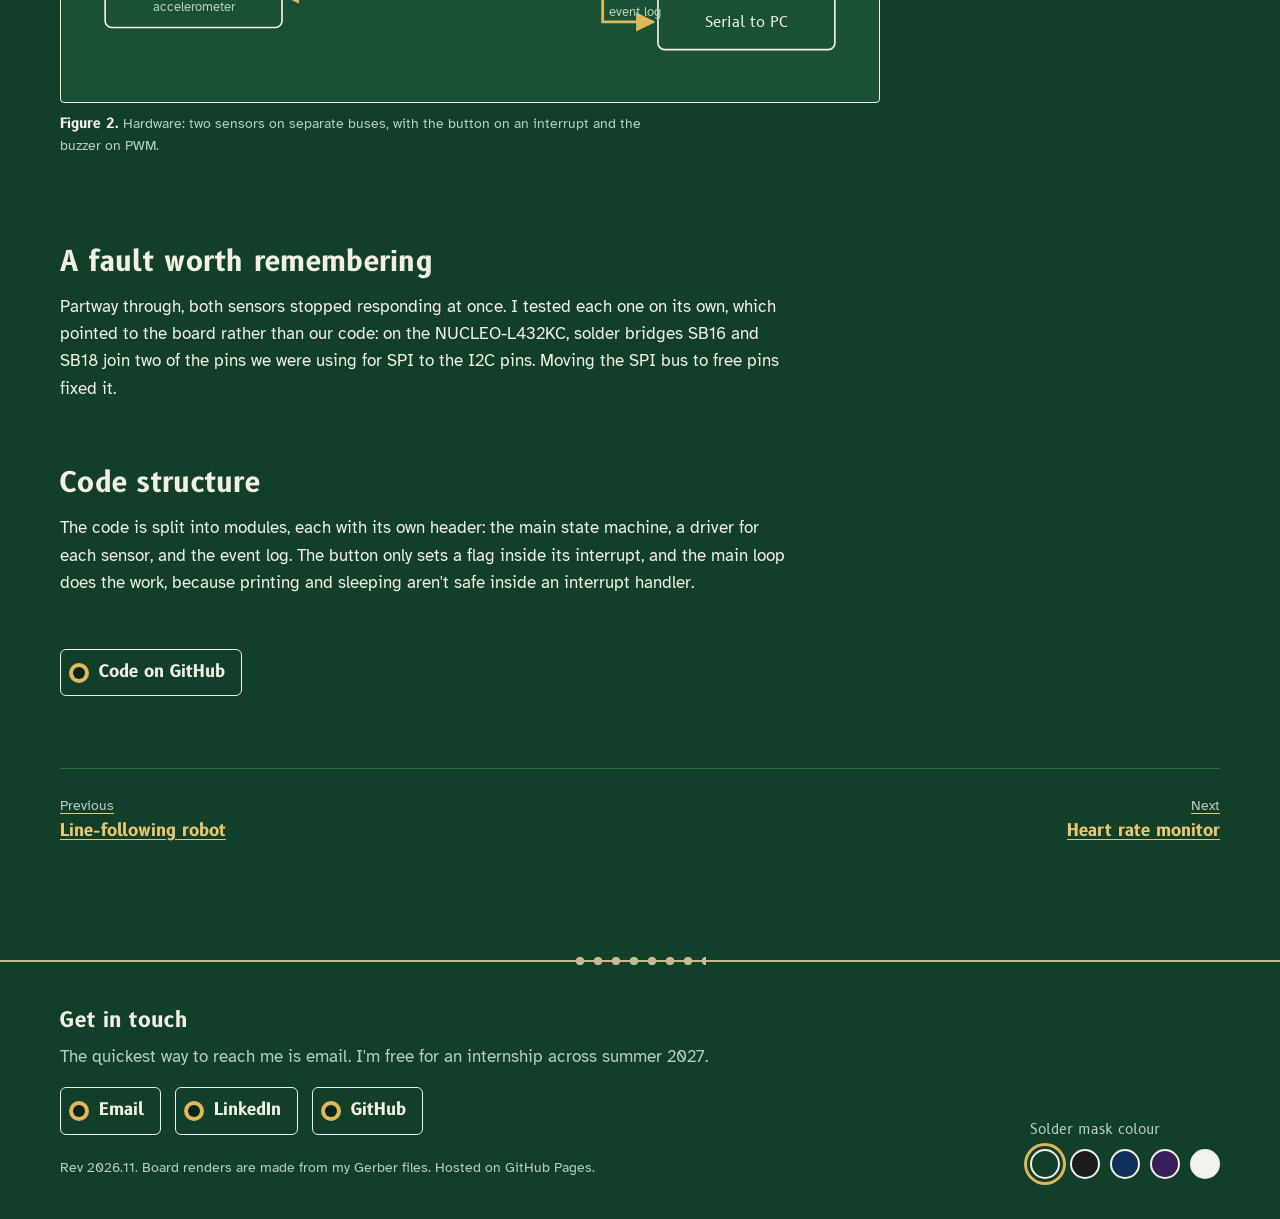
==== commit 153c3060: "Add the Year 2 heart rate monitor team project" ====
--- a/projects/cold-chain-logger.html
+++ b/projects/cold-chain-logger.html
@@ -134,7 +134,7 @@
   <a class="pad-link" href="https://github.com/KartikeSharan/engineering-projects/tree/main/stm32-embedded/cold-chain-logger">Code on GitHub</a>
 </div>
 </article>
-<nav class="pager" aria-label="More projects"><a href="line-following-robot.html" rel="prev"><span>Previous</span>Line-following robot</a><a href="stm32-labs.html" rel="next" style="text-align:right"><span>Next</span>STM32 lab programs</a></nav>
+<nav class="pager" aria-label="More projects"><a href="line-following-robot.html" rel="prev"><span>Previous</span>Line-following robot</a><a href="heart-rate-monitor.html" rel="next" style="text-align:right"><span>Next</span>Heart rate monitor</a></nav>
 </main>
 <footer class="foot">
   <div class="wrap">
--- a/assets/css/site.css
+++ b/assets/css/site.css
@@ -257,6 +257,19 @@
 .edu { display: grid; grid-template-columns: repeat(auto-fit, minmax(300px, 1fr)); gap: 32px 48px; max-width: 64rem; }
 .edu h3 { margin-bottom: 4px; }
 .edu p { margin: 0 0 6px; }
+
+/* Module grades: two small tables, Year 1 and Year 2, side by side when there's room */
+.grades { margin-top: 56px; max-width: 64rem; }
+.grades h3 { margin-bottom: 6px; }
+.grades > p { margin: 0 0 8px; max-width: 46rem; }
+.grade-years { display: grid; grid-template-columns: repeat(auto-fit, minmax(min(300px, 100%), 1fr)); gap: 28px 48px; margin: 22px 0 18px; align-items: start; }
+.grade-table { width: 100%; border-collapse: collapse; font-size: var(--step-0); }
+.grade-table caption { text-align: left; font-family: var(--font-silk); font-size: var(--step--1); color: var(--muted); padding-bottom: 8px; }
+.grade-table th, .grade-table td { text-align: left; vertical-align: baseline; padding: 8px 12px 8px 0; border-bottom: 1.5px solid var(--trace); }
+.grade-table thead th { font-family: var(--font-silk); font-size: var(--step--1); color: var(--muted); font-weight: 400; border-bottom-color: var(--silk); }
+.grade-table .cr { font-family: var(--font-mono); color: var(--muted); width: 4.5rem; }
+.grade-table .gr { font-family: var(--font-mono); font-weight: 700; width: 3rem; padding-right: 0; }
+.grade-label { font-weight: 700; }
 
 /* ---------- Footer: the board's bottom edge, with break-away tabs ---------- */
 .foot { margin-top: clamp(72px, 9vw, 120px); padding: 46px 0 40px; position: relative; border-top: 2px solid var(--edge); }
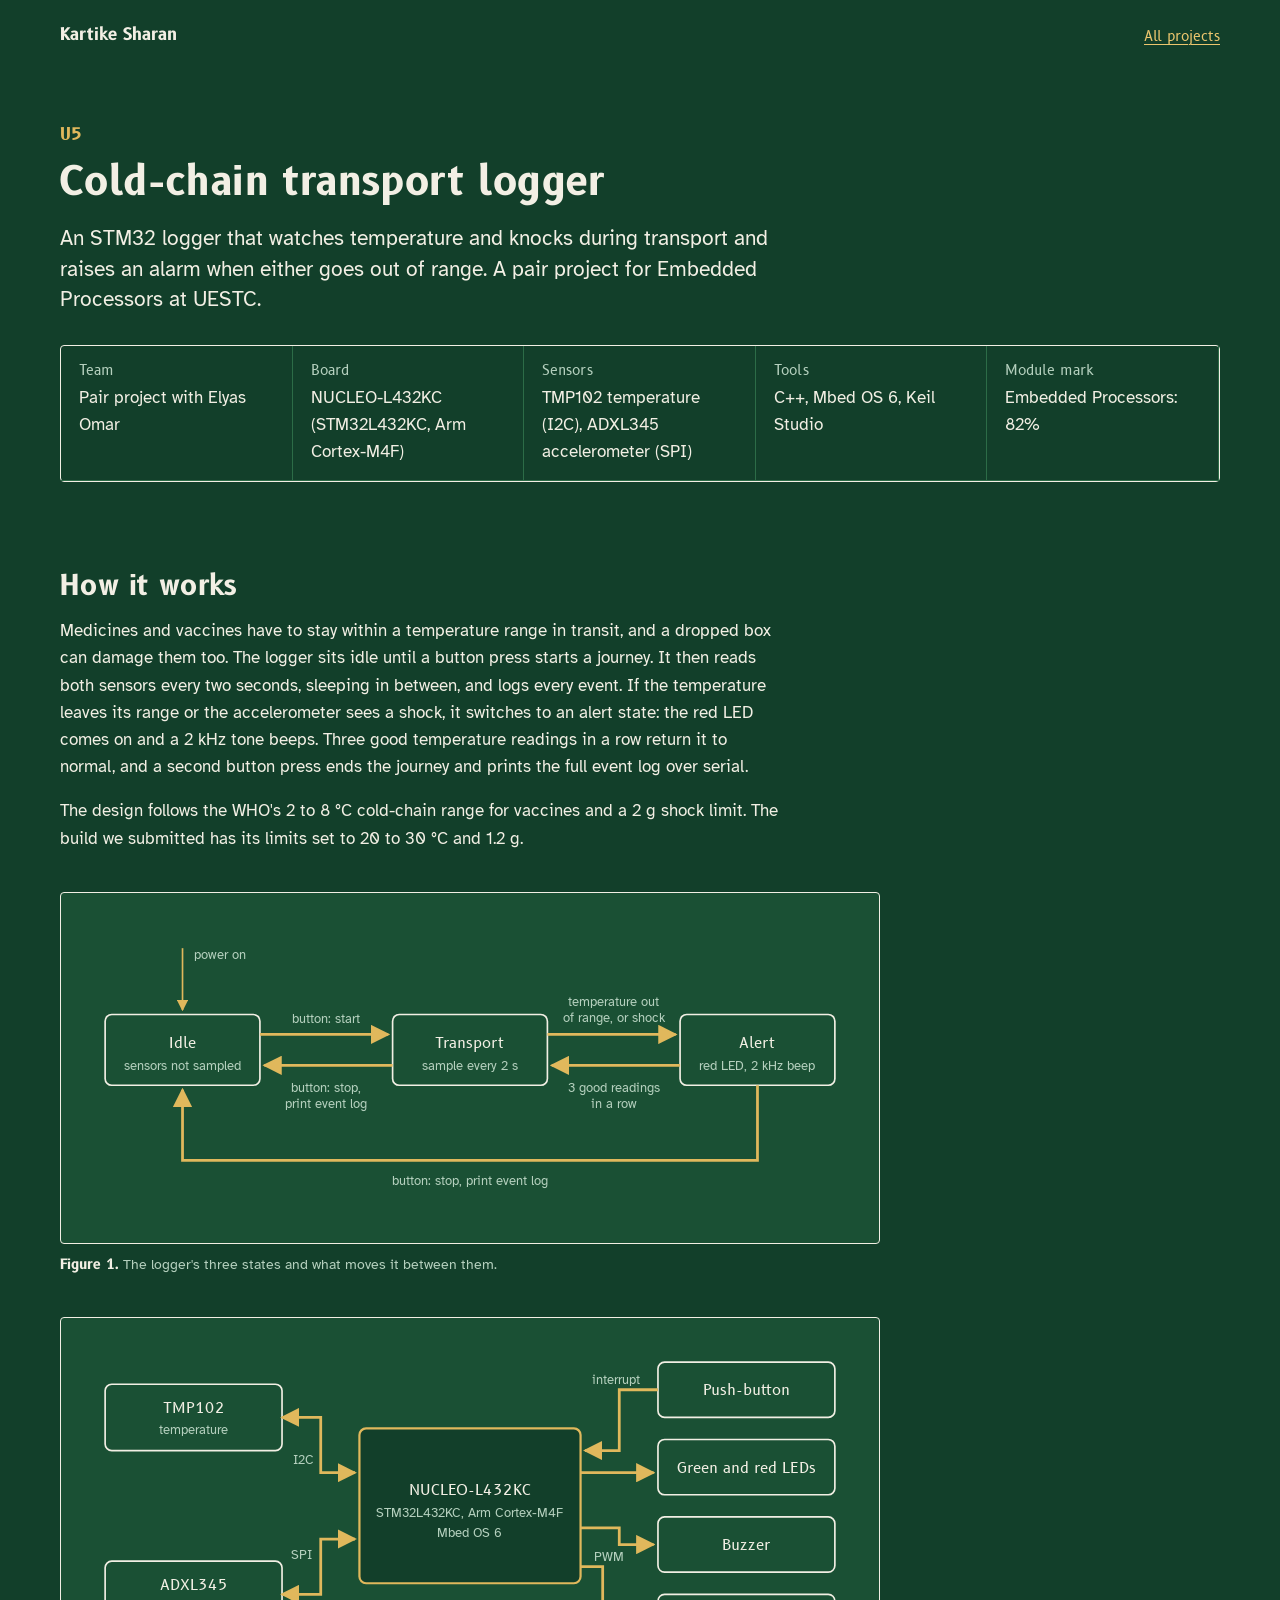
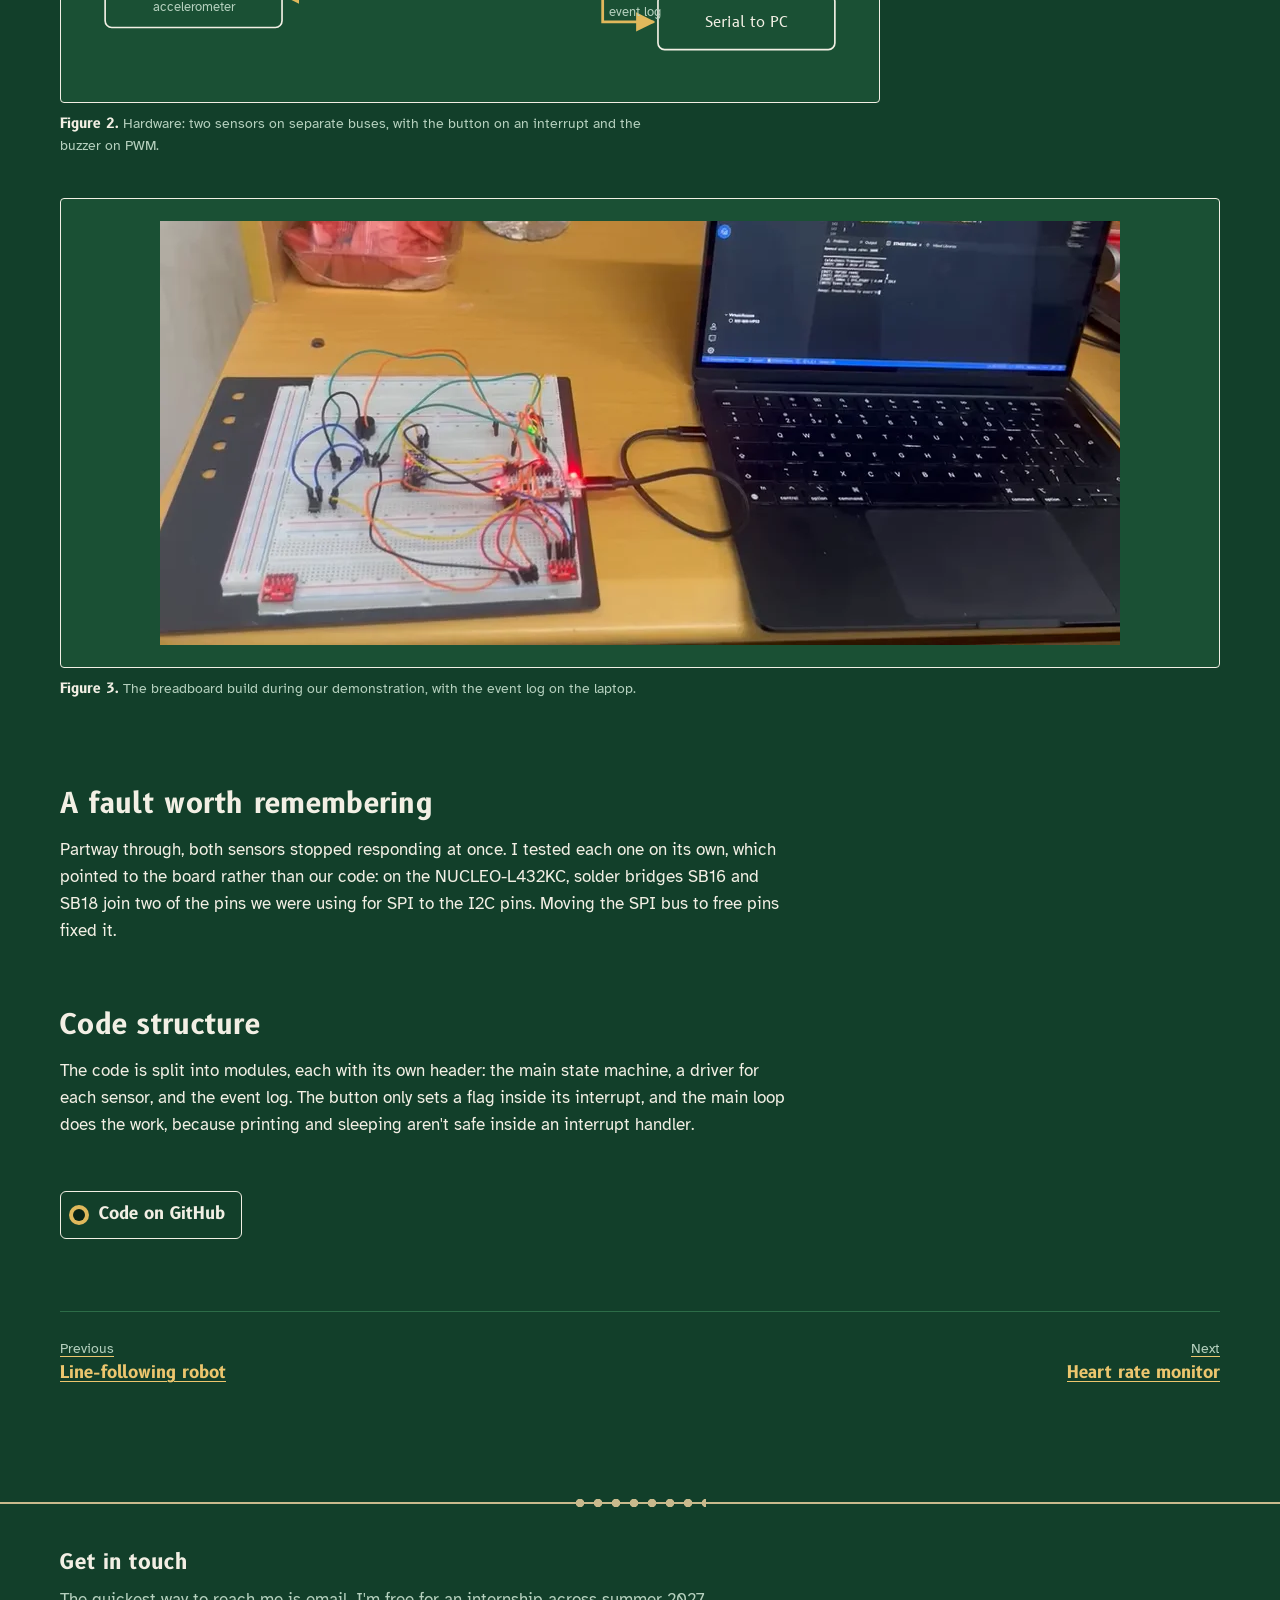
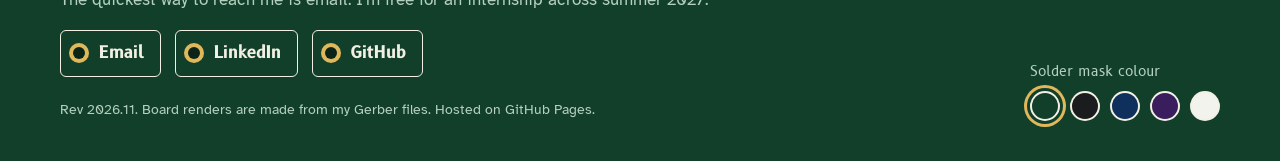
==== commit 50691c2c: "Add the Year 2 op-amp design lab board and a photo of the cold-chain logger" ====
--- a/projects/cold-chain-logger.html
+++ b/projects/cold-chain-logger.html
@@ -114,6 +114,10 @@
 </svg></div>
   <figcaption><b>Figure 2.</b> Hardware: two sensors on separate buses, with the button on an interrupt and the buzzer on PWM.</figcaption>
 </figure>
+<figure class="fig ">
+  <div class="frame"><img src="../assets/img/logger-demo.webp" alt="The logger built on a breadboard, connected to a laptop showing its serial output" loading="lazy"></div>
+  <figcaption><b>Figure 3.</b> The breadboard build during our demonstration, with the event log on the laptop.</figcaption>
+</figure>
 </section>
 
 <section>
